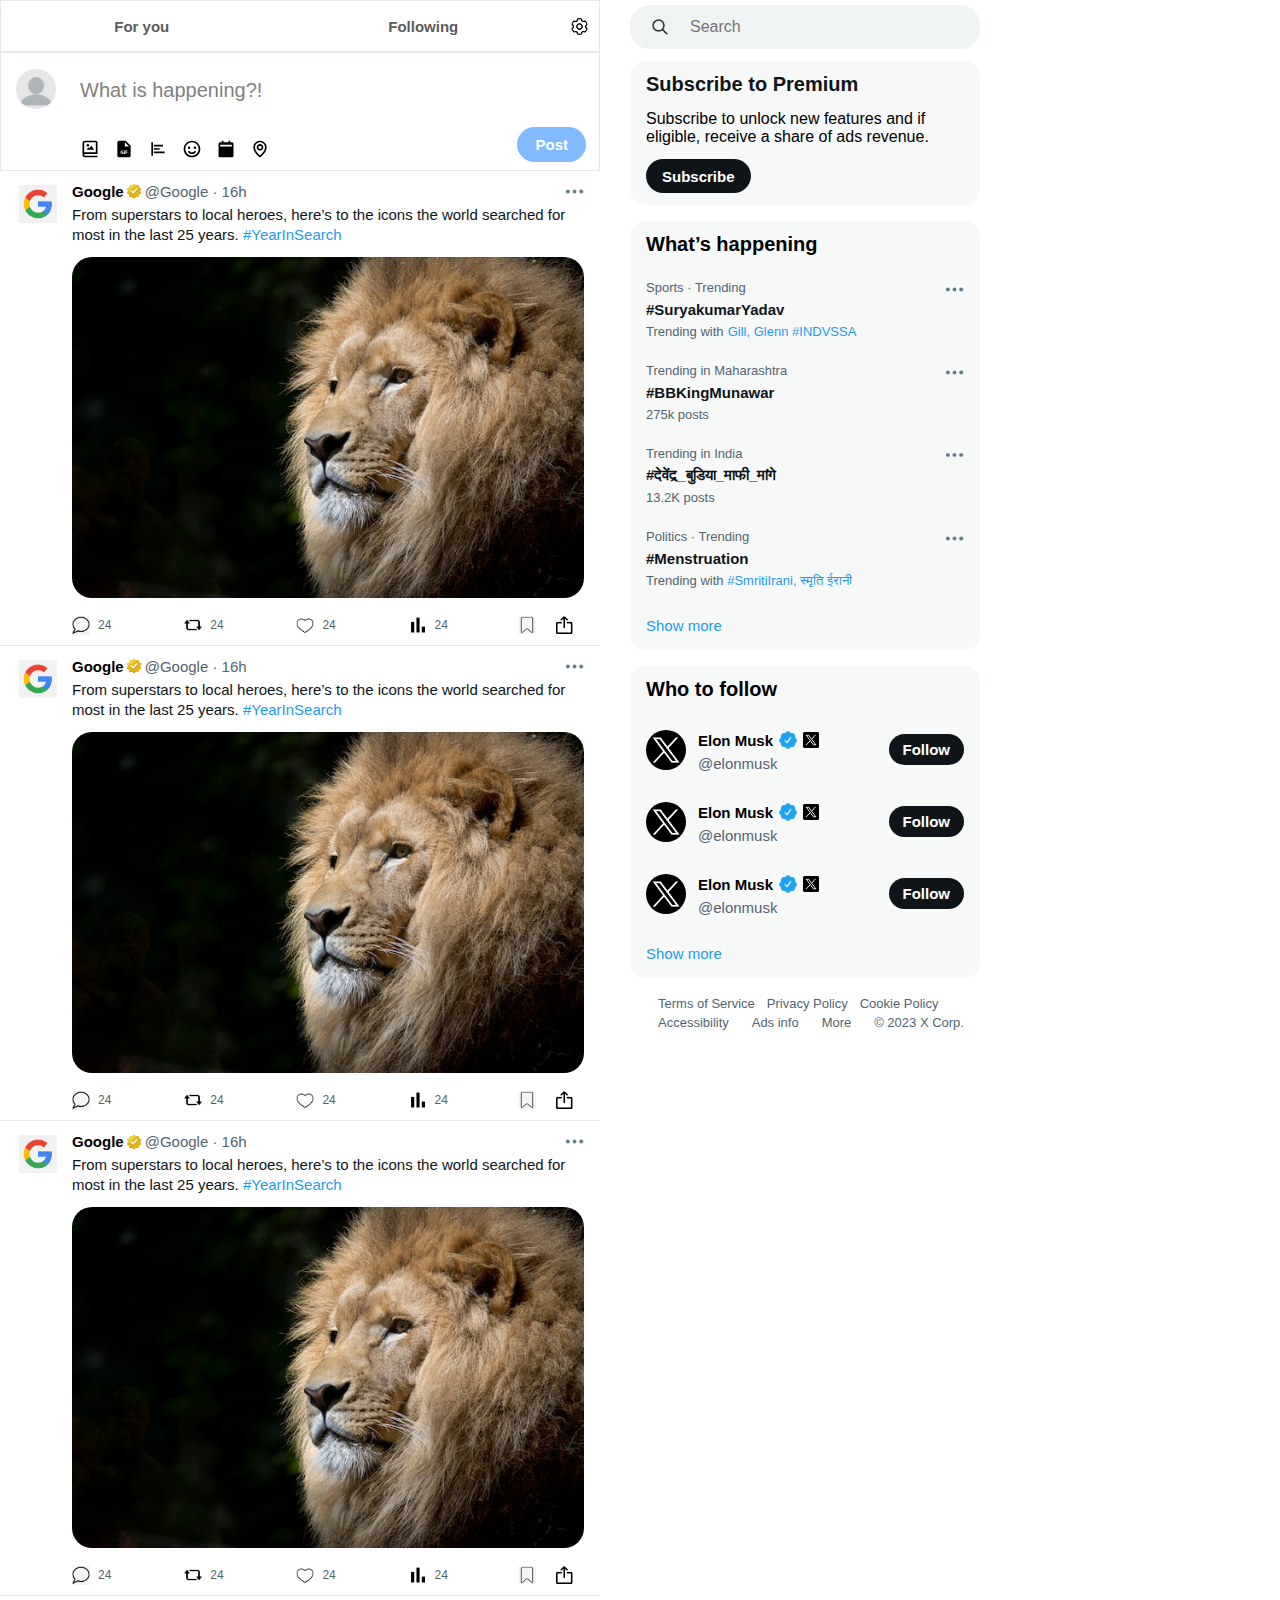
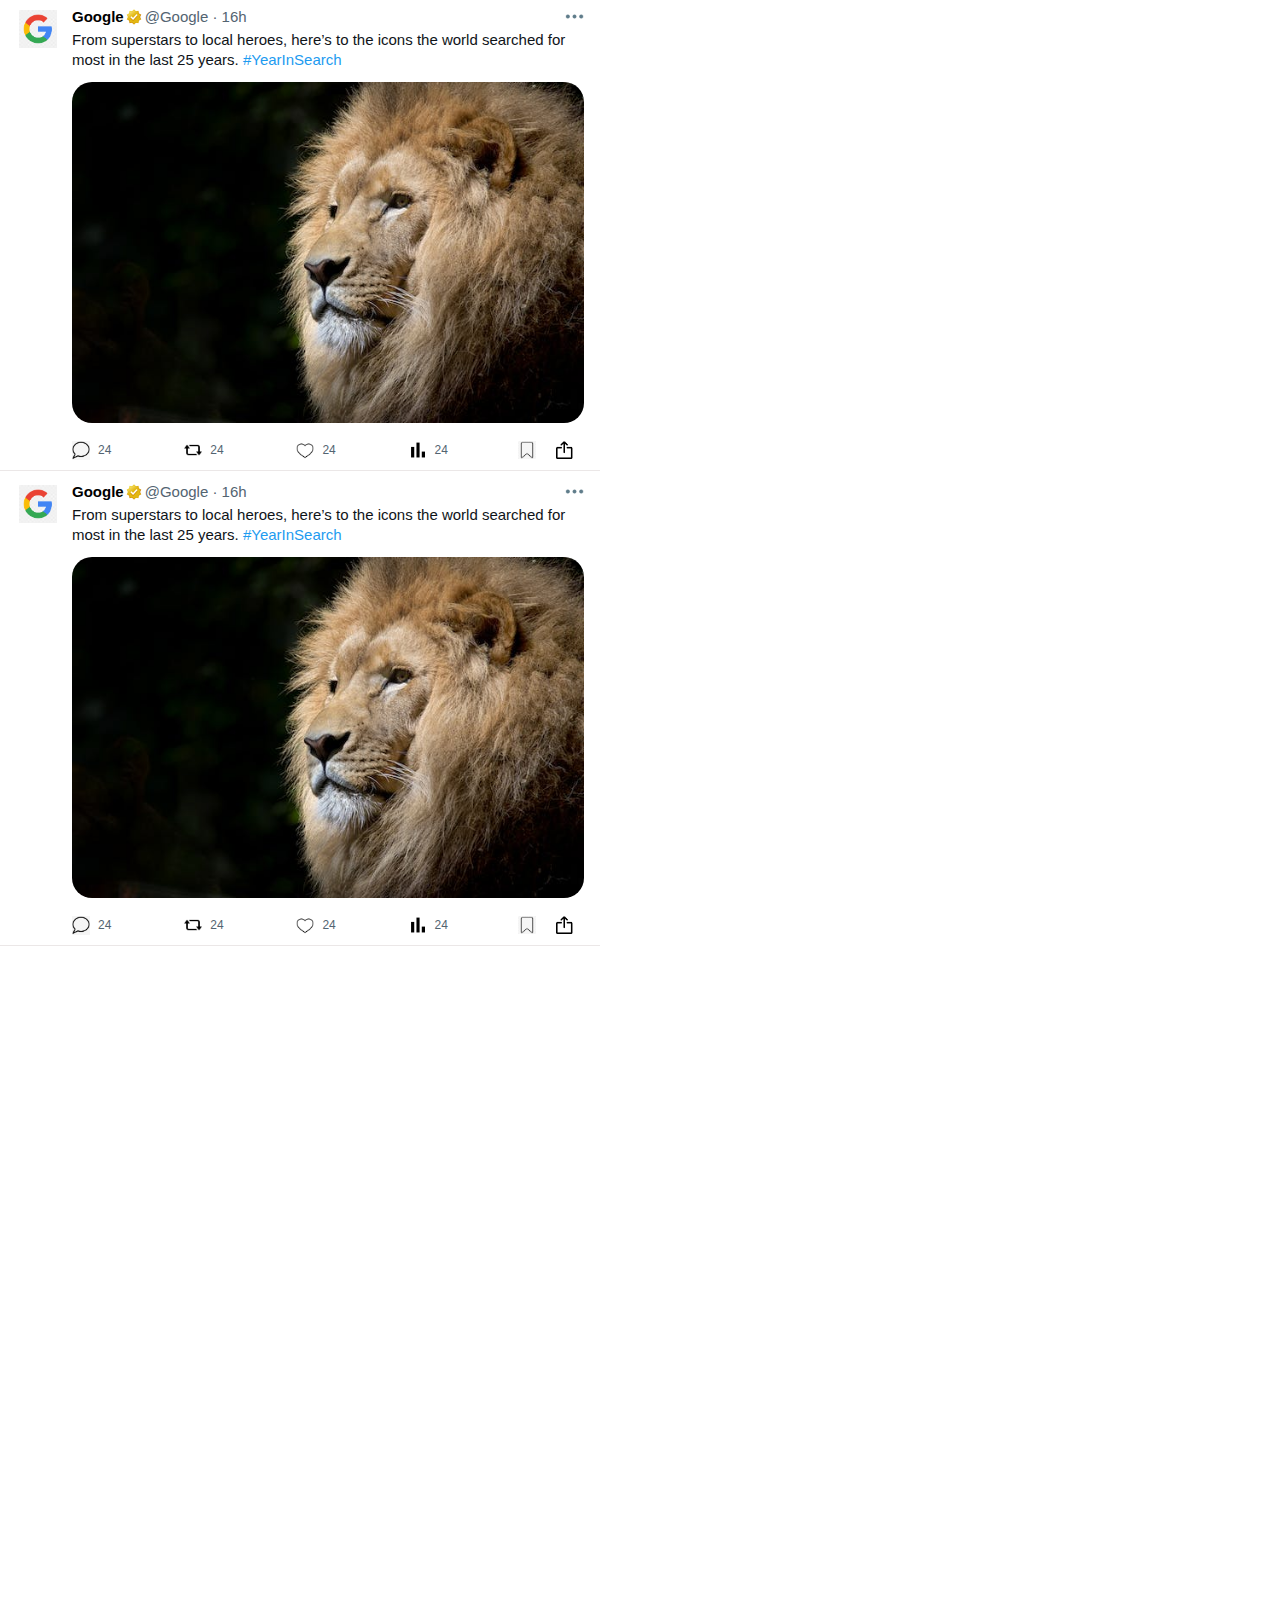
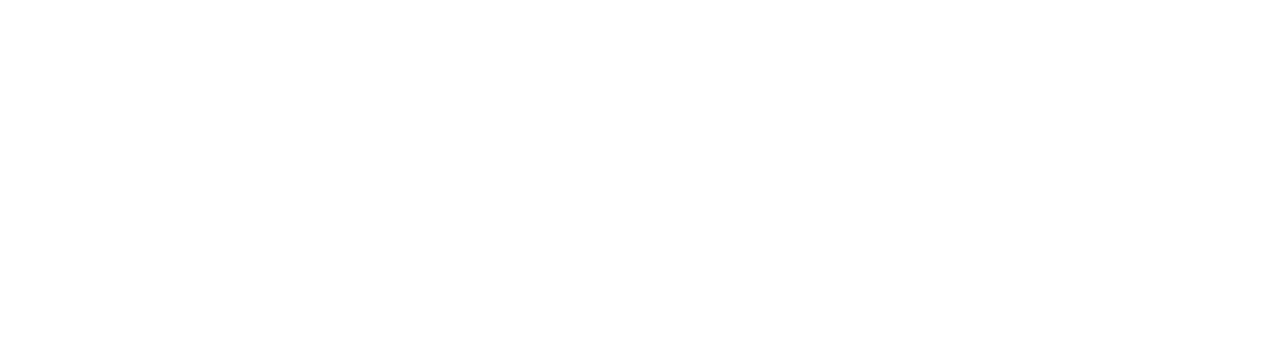
==== index.html @ db7d3681 "Version 1" ====
<!DOCTYPE html>
<html lang="en">

<head>
    <meta charset="UTF-8">
    <meta name="viewport" content="width=device-width, initial-scale=1.0">
    <title>Home / X</title>
    <link href='https://unpkg.com/boxicons@2.1.4/css/boxicons.min.css' rel='stylesheet'>
    <link rel="shortcut icon" href="/images/images.png" type="image/x-icon">
    <link rel="stylesheet" href="/styles/general.css">
    <link rel="stylesheet" href="/styles/sidebar-left.css">
    <link rel="stylesheet" href="/styles/sidebar-right.css">
    <link rel="stylesheet" href="/styles/header.css">
</head>

<body>
    <div class="main-flex">
        <div class="flex-1">
            <div class="header">
                <div class="for-you-btn">
                    <a href="#" class="links">
                        For you
                    </a>
                </div>

                <div class="following-btn">
                    <a href="#" class="links">
                        Following
                    </a>
                </div>

                <div class="setting-img-box">
                    <img src="/images/setting.png" alt="" class="setting-img">
                </div>
            </div>

            <div class="main-content">

                <div class="happening-box">
                    <div class="profile-pic-box">
                        <img src="/images/blank-profile-picture-973460_960_720.webp" alt="" class="profile-img">
                    </div>
                    <div class="happening-content">
                        <p class="question">What is happening?!</p>
                        <div class="small-logo-container">
                            <div class="logos">
                                <img src="/images/happening-logos/bx-photo-album.svg" alt="" class="logo-imgs">
                                <img src="/images/happening-logos/bxs-file-gif.svg" alt="" class="logo-imgs">
                                <img src="/images/happening-logos/bx-poll.svg" alt="" class="logo-imgs">
                                <img src="/images/happening-logos/bx-smile.svg" alt="" class="logo-imgs">
                                <img src="/images/happening-logos/bxs-calendar-alt.svg" alt="" class="logo-imgs">
                                <img src="/images/happening-logos/bx-map.svg" alt="" class="logo-imgs">
                            </div>

                            <div class="post-btn-container"><button class="post-btn">Post</button></div>
                        </div>
                    </div>
                </div>


                <div class="tweet">
                    <div class="tweets-big-box">
                        <div class="profile-img-2-box">
                            <a href="#" class="a-box-profile">
                                <img src="/images/transparent-google-img.png" alt="" class="profile-img-2">
                            </a>

                        </div>
                        <div class="all-about-tweets">
                            <div class="tweeter-name-box">
                                <div class="div-1">
                                    <span class="user-name">Google</span>
                                    <img src="/images/Twiiter-verified.png" alt="" class="verified-img">
                                    <span class="user-id">@Google &middot; 16h</span>
                                </div>
                                <div class="div-2">

                                </div>
                                <img src="/images/icons8-three-dots-48.png" alt="" class="three-dots-img">
                            </div>

                            <div class="tweet-written-content">
                                <span class="written-content">
                                    From superstars to local heroes, here’s to the icons the world searched for most in
                                    the last 25 years.
                                    <span class="hashtags">#YearInSearch</span>
                                </span>
                            </div>

                            <div class="tweet-img-box">
                                <img src="images/lion-wild-africa-african.jpg" alt="" class="tweet-img">
                            </div>

                            <div class="statistics-box">
                                <div class="all-logos">
                                    <div class="logo-box"><img src="images/statistics-logo/comment-img.png" alt=""
                                            class="statistics-img"><span class="statistics-numbers">24</span></div>
                                    <div class="logo-box"><img src="images/statistics-logo/icons8-retweet-24.png" alt=""
                                            class="statistics-img"><span class="statistics-numbers">24</span></div>
                                    <div class="logo-box"><img src="images/statistics-logo/icons8-heart-50.png" alt=""
                                            class="statistics-img"><span class="statistics-numbers">24</span></div>
                                    <div class="logo-box"><img src="images/statistics-logo/poll-1.png" alt=""
                                            class="statistics-img"><span class="statistics-numbers">24</span></div>
                                </div>
                                <img src="images/statistics-logo/bookmark-logo.png" alt="" class="end-images-1">
                                <img src="images/statistics-logo/share_icon_143700.png" alt="" class="end-images-2">

                            </div>
                        </div>

                    </div>
                </div>

                <div class="tweet">
                    <div class="tweets-big-box">
                        <div class="profile-img-2-box">
                            <a href="#" class="a-box-profile">
                                <img src="/images/transparent-google-img.png" alt="" class="profile-img-2">
                            </a>

                        </div>
                        <div class="all-about-tweets">
                            <div class="tweeter-name-box">
                                <div class="div-1">
                                    <span class="user-name">Google</span>
                                    <img src="/images/Twiiter-verified.png" alt="" class="verified-img">
                                    <span class="user-id">@Google &middot; 16h</span>
                                </div>
                                <div class="div-2">

                                </div>
                                <img src="/images/icons8-three-dots-48.png" alt="" class="three-dots-img">
                            </div>

                            <div class="tweet-written-content">
                                <span class="written-content">
                                    From superstars to local heroes, here’s to the icons the world searched for most in
                                    the last 25 years.
                                    <span class="hashtags">#YearInSearch</span>
                                </span>
                            </div>

                            <div class="tweet-img-box">
                                <img src="images/lion-wild-africa-african.jpg" alt="" class="tweet-img">
                            </div>

                            <div class="statistics-box">
                                <div class="all-logos">
                                    <div class="logo-box"><img src="images/statistics-logo/comment-img.png" alt=""
                                            class="statistics-img"><span class="statistics-numbers">24</span></div>
                                    <div class="logo-box"><img src="images/statistics-logo/icons8-retweet-24.png" alt=""
                                            class="statistics-img"><span class="statistics-numbers">24</span></div>
                                    <div class="logo-box"><img src="images/statistics-logo/icons8-heart-50.png" alt=""
                                            class="statistics-img"><span class="statistics-numbers">24</span></div>
                                    <div class="logo-box"><img src="images/statistics-logo/poll-1.png" alt=""
                                            class="statistics-img"><span class="statistics-numbers">24</span></div>
                                </div>
                                <img src="images/statistics-logo/bookmark-logo.png" alt="" class="end-images-1">
                                <img src="images/statistics-logo/share_icon_143700.png" alt="" class="end-images-2">

                            </div>
                        </div>

                    </div>
                </div>

                <div class="tweet">
                    <div class="tweets-big-box">
                        <div class="profile-img-2-box">
                            <a href="#" class="a-box-profile">
                                <img src="/images/transparent-google-img.png" alt="" class="profile-img-2">
                            </a>

                        </div>
                        <div class="all-about-tweets">
                            <div class="tweeter-name-box">
                                <div class="div-1">
                                    <span class="user-name">Google</span>
                                    <img src="/images/Twiiter-verified.png" alt="" class="verified-img">
                                    <span class="user-id">@Google &middot; 16h</span>
                                </div>
                                <div class="div-2">

                                </div>
                                <img src="/images/icons8-three-dots-48.png" alt="" class="three-dots-img">
                            </div>

                            <div class="tweet-written-content">
                                <span class="written-content">
                                    From superstars to local heroes, here’s to the icons the world searched for most in
                                    the last 25 years.
                                    <span class="hashtags">#YearInSearch</span>
                                </span>
                            </div>

                            <div class="tweet-img-box">
                                <img src="images/lion-wild-africa-african.jpg" alt="" class="tweet-img">
                            </div>

                            <div class="statistics-box">
                                <div class="all-logos">
                                    <div class="logo-box"><img src="images/statistics-logo/comment-img.png" alt=""
                                            class="statistics-img"><span class="statistics-numbers">24</span></div>
                                    <div class="logo-box"><img src="images/statistics-logo/icons8-retweet-24.png" alt=""
                                            class="statistics-img"><span class="statistics-numbers">24</span></div>
                                    <div class="logo-box"><img src="images/statistics-logo/icons8-heart-50.png" alt=""
                                            class="statistics-img"><span class="statistics-numbers">24</span></div>
                                    <div class="logo-box"><img src="images/statistics-logo/poll-1.png" alt=""
                                            class="statistics-img"><span class="statistics-numbers">24</span></div>
                                </div>
                                <img src="images/statistics-logo/bookmark-logo.png" alt="" class="end-images-1">
                                <img src="images/statistics-logo/share_icon_143700.png" alt="" class="end-images-2">

                            </div>
                        </div>

                    </div>
                </div>

                <div class="tweet">
                    <div class="tweets-big-box">
                        <div class="profile-img-2-box">
                            <a href="#" class="a-box-profile">
                                <img src="/images/transparent-google-img.png" alt="" class="profile-img-2">
                            </a>

                        </div>
                        <div class="all-about-tweets">
                            <div class="tweeter-name-box">
                                <div class="div-1">
                                    <span class="user-name">Google</span>
                                    <img src="/images/Twiiter-verified.png" alt="" class="verified-img">
                                    <span class="user-id">@Google &middot; 16h</span>
                                </div>
                                <div class="div-2">

                                </div>
                                <img src="/images/icons8-three-dots-48.png" alt="" class="three-dots-img">
                            </div>

                            <div class="tweet-written-content">
                                <span class="written-content">
                                    From superstars to local heroes, here’s to the icons the world searched for most in
                                    the last 25 years.
                                    <span class="hashtags">#YearInSearch</span>
                                </span>
                            </div>

                            <div class="tweet-img-box">
                                <img src="images/lion-wild-africa-african.jpg" alt="" class="tweet-img">
                            </div>

                            <div class="statistics-box">
                                <div class="all-logos">
                                    <div class="logo-box"><img src="images/statistics-logo/comment-img.png" alt=""
                                            class="statistics-img"><span class="statistics-numbers">24</span></div>
                                    <div class="logo-box"><img src="images/statistics-logo/icons8-retweet-24.png" alt=""
                                            class="statistics-img"><span class="statistics-numbers">24</span></div>
                                    <div class="logo-box"><img src="images/statistics-logo/icons8-heart-50.png" alt=""
                                            class="statistics-img"><span class="statistics-numbers">24</span></div>
                                    <div class="logo-box"><img src="images/statistics-logo/poll-1.png" alt=""
                                            class="statistics-img"><span class="statistics-numbers">24</span></div>
                                </div>
                                <img src="images/statistics-logo/bookmark-logo.png" alt="" class="end-images-1">
                                <img src="images/statistics-logo/share_icon_143700.png" alt="" class="end-images-2">

                            </div>
                        </div>

                    </div>
                </div>

                <div class="tweet">
                    <div class="tweets-big-box">
                        <div class="profile-img-2-box">
                            <a href="#" class="a-box-profile">
                                <img src="/images/transparent-google-img.png" alt="" class="profile-img-2">
                            </a>

                        </div>
                        <div class="all-about-tweets">
                            <div class="tweeter-name-box">
                                <div class="div-1">
                                    <span class="user-name">Google</span>
                                    <img src="/images/Twiiter-verified.png" alt="" class="verified-img">
                                    <span class="user-id">@Google &middot; 16h</span>
                                </div>
                                <div class="div-2">

                                </div>
                                <img src="/images/icons8-three-dots-48.png" alt="" class="three-dots-img">
                            </div>

                            <div class="tweet-written-content">
                                <span class="written-content">
                                    From superstars to local heroes, here’s to the icons the world searched for most in
                                    the last 25 years.
                                    <span class="hashtags">#YearInSearch</span>
                                </span>
                            </div>

                            <div class="tweet-img-box">
                                <img src="images/lion-wild-africa-african.jpg" alt="" class="tweet-img">
                            </div>

                            <div class="statistics-box">
                                <div class="all-logos">
                                    <div class="logo-box"><img src="images/statistics-logo/comment-img.png" alt=""
                                            class="statistics-img"><span class="statistics-numbers">24</span></div>
                                    <div class="logo-box"><img src="images/statistics-logo/icons8-retweet-24.png" alt=""
                                            class="statistics-img"><span class="statistics-numbers">24</span></div>
                                    <div class="logo-box"><img src="images/statistics-logo/icons8-heart-50.png" alt=""
                                            class="statistics-img"><span class="statistics-numbers">24</span></div>
                                    <div class="logo-box"><img src="images/statistics-logo/poll-1.png" alt=""
                                            class="statistics-img"><span class="statistics-numbers">24</span></div>
                                </div>
                                <img src="images/statistics-logo/bookmark-logo.png" alt="" class="end-images-1">
                                <img src="images/statistics-logo/share_icon_143700.png" alt="" class="end-images-2">

                            </div>
                        </div>

                    </div>
                </div>


            </div>


        </div>
        <div class="flex-2">

            <div class="flex-2-1">
                <div class="search-bar-ultra-box">
                    <div class="search-bar-box">
                        <div class="search-icon-box">
                            <img src="/images/icons8-search-48.png" alt="" class="search-icon-img">
                        </div>

                        <input type="text" placeholder="Search" class="search-bar">
                    </div>
                </div>

                <div class="premium-box-full">
                    <div class="subscribe-premium-box">
                        <span class="subscribe-premium-content">Subscribe to Premium</span>
                    </div>
                    <div class="some-content-box">
                        <span class="some-content">Subscribe to unlock new features and if eligible, receive a share of
                            ads revenue.</span>
                    </div>
                    <div class="subscribe-btn-box">
                        <button class="subscribe-btn">
                            Subscribe
                        </button>
                    </div>

                </div>

                <div class="whats-happening-full-box">
                    <div class="whats-box">
                        <span class="whats-txt">
                            What’s happening</span>
                    </div>

                    <div class="trending-box">
                        <div class="where-trending-box">
                            <span class="topic">Sports · Trending</span>
                            <div class="empty-space"> </div>
                            <img src="images/icons8-three-dots-48.png" alt="" class="three-dots">
                        </div>
                        <div class="hashtag-box"><span class="hashtag-trending ">#SuryakumarYadav</span></div>

                        <div class="trending-with-box"><span class=" gray-color-txt">Trending with</span> <span
                                class="blue-colored-txt">Gill, Glenn #INDVSSA</span></div>


                    </div>

                    <div class="trending-box">
                        <div class="where-trending-box">
                            <span class="topic">Trending in Maharashtra</span>
                            <div class="empty-space"> </div>
                            <img src="images/icons8-three-dots-48.png" alt="" class="three-dots">
                        </div>
                        <div class="hashtag-box"><span class="hashtag-trending ">#BBKingMunawar</span></div>

                        <div class="trending-with-box"><span class=" gray-color-txt">275k posts</span> <span
                                class="blue-colored-txt"></span></div>


                    </div>

                    <div class="trending-box">
                        <div class="where-trending-box">
                            <span class="topic">Trending in India</span>
                            <div class="empty-space"> </div>
                            <img src="images/icons8-three-dots-48.png" alt="" class="three-dots">
                        </div>
                        <div class="hashtag-box"><span class="hashtag-trending ">#देवेंद्र_बुडिया_माफी_मांगे</span>
                        </div>

                        <div class="trending-with-box"><span class=" gray-color-txt">13.2K posts</span> <span
                                class="blue-colored-txt"></span></div>


                    </div>

                    <div class="trending-box">
                        <div class="where-trending-box">
                            <span class="topic">Politics · Trending</span>
                            <div class="empty-space"> </div>
                            <img src="images/icons8-three-dots-48.png" alt="" class="three-dots">
                        </div>
                        <div class="hashtag-box"><span class="hashtag-trending ">#Menstruation</span></div>

                        <div class="trending-with-box"><span class=" gray-color-txt">Trending with </span> <span
                                class="blue-colored-txt">#SmritiIrani, स्मृति ईरानी</span></div>


                    </div>

                    <div class="show-more-box"><span class="show-more-txt">Show more</span></div>



                </div>

                <div class="who-to-follow-fullbox">
                    <div class="who-to-follow-smallbox"><span class="who-to-follow-txt">Who to follow</span></div>
                    <div class="list-main-box">
                        <div class="round-img-box">
                            <img src="images/x-logo.webp" alt="" class="round-img">
                        </div>

                        <div class="name-big-box">
                            <div class="name-box">
                                <div class="name-container">
                                    <span class="names">Elon Musk</span>
                                    <img src="/images/Twitter-Verified.png" alt="" class="verified-blue-img">
                                    <img src="/images/x-logo.webp" alt="" class="twitter-img">
                                </div>
                                <div class="twitter-name-box"><span class="twitter-name">@elonmusk</span></div>
                            </div>

                        </div>

                        <div class="empty-space"></div>
                        <div class="follow-btn-box">
                            <button class="follow-btn">Follow</button>
                        </div>
                    </div>

                    <div class="list-main-box">
                        <div class="round-img-box">
                            <img src="images/x-logo.webp" alt="" class="round-img">
                        </div>

                        <div class="name-big-box">
                            <div class="name-box">
                                <div class="name-container">
                                    <span class="names">Elon Musk</span>
                                    <img src="/images/Twitter-Verified.png" alt="" class="verified-blue-img">
                                    <img src="/images/x-logo.webp" alt="" class="twitter-img">
                                </div>
                                <div class="twitter-name-box"><span class="twitter-name">@elonmusk</span></div>
                            </div>

                        </div>

                        <div class="empty-space"></div>
                        <div class="follow-btn-box">
                            <button class="follow-btn">Follow</button>
                        </div>
                    </div>

                    <div class="list-main-box">
                        <div class="round-img-box">
                            <img src="images/x-logo.webp" alt="" class="round-img">
                        </div>

                        <div class="name-big-box">
                            <div class="name-box">
                                <div class="name-container">
                                    <span class="names">Elon Musk</span>
                                    <img src="/images/Twitter-Verified.png" alt="" class="verified-blue-img">
                                    <img src="/images/x-logo.webp" alt="" class="twitter-img">
                                </div>
                                <div class="twitter-name-box"><span class="twitter-name">@elonmusk</span></div>
                            </div>

                        </div>

                        <div class="empty-space"></div>
                        <div class="follow-btn-box">
                            <button class="follow-btn">Follow</button>
                        </div>
                    </div>

                    <div class="show-more-box"><span class="show-more-txt">Show more</span></div>
                </div>

                <div class="side-bar-right-end-box">
                    <div class="div-1-1">
                        <span class="footers">Terms of Service</span>
                        <span class="footers">Privacy Policy</span>
                        <span class="footers">Cookie Policy</span>
                        <div class="empty-space"> </div>
                    </div>
                    <div class="div-1-2">
                        <span class="footers">Accessibility</span>
                        <span class="footers"> Ads info</span>
                        <span class="footers">More</span>
                        <span class="footers">© 2023 X Corp.</span>

                    </div>
                </div>

            </div>
            <div class="flex-2-2">

            </div>





        </div>
    </div>









</body>

</html>
---- styles/general.css ----
*{
    margin:0px;
    padding:0px;
    font-family:sans-serif;
    font-size: 15px;
}
body{
    padding-bottom: 1000px;
}
.main-flex{
    display: flex;
    flex-direction: row;
    max-width: 1050px;
}
.flex-1{
    display: flex;
    flex-direction: column;
    max-width: 600px;
    
}
.flex-2{
    display: flex;
    flex-direction: column;
    max-width: 350px;
    flex:1;
    margin-left: 30px;
}
.flex-2-1{
    display: flex;
    flex-direction: column;
}
.flex-2-2{
    display: flex;
    flex:1;
}
.search-bar-box{
    display: flex;
    flex:1;
    align-items: center;
    background-color: #eff3f4;
    border-radius: 20px;
}
.search-bar-ultra-box{
    display: flex;
    justify-content: center;
    height: 53px;
    flex:1;
    margin-bottom: 12px;
    padding-top: 5px;
}
.search-icon-box{
    display: flex;
    justify-content: center;
    align-items: center;
    
    
}
.search-icon-img{
   height:20px;
   margin-left: 20px;
   margin-right: 20px;
}
.search-bar{
    display: flex;
    flex:1;
    background-color: #eff3f4;
    font-size: 16px;
    justify-content: center;
    height: 44px;
    border: none;
    border-radius: 20px;
}
.premium-box-full{
    display: flex;
    flex-direction: column;
    justify-content: space-between;
    height: 120px;
    padding: 12px 16px;
    background-color: #f7f9f9;
    border-radius: 15px;
    margin-bottom: 16px;
}
.subscribe-premium-content{
    font-size: 20px;
    color:#0f1419;
    font-weight: 700;
}
.some-content{
    font-size: 16px;
    font-weight: 300;
}
.subscribe-btn{
    background-color: #0f1419;
    color:white;
    font-weight: 700;
    padding: 9px 16px 8px 16px;
    border: none;
    border-radius:20px;

}
.whats-happening-full-box{
    display: flex;
    flex-direction: column;
    background-color: #f7f9f9;
    border-radius: 15px;
    margin-bottom: 16px;

}
.whats-box{
    display: flex;
    justify-content: start;
    padding: 12px 16px;
}
.whats-txt{
    font-size: 20px;
    font-weight: 700;

}
.trending-box{
    display:flex;
    flex-direction: column;
    padding: 12px 16px;

}
.where-trending-box{
    display: flex;
    flex-direction: row;
}
.empty-space{
    flex:1;
}
.hashtag-box{
    margin-top: 2px;
}
.gray-color-txt{
    color:#536471;
    font-size: 13px;
}
.blue-colored-txt{
    color:#1d9bf0;
    font-size: 13px;
}
.hashtag-trending{
    color:#0f1419;
    font-weight: 700;
}
.topic{
    font-size: 13px;
    color:#536471;
}
.three-dots{
    width:18.75px;
}
.trending-with-box{
    margin-top:4px;
}
.show-more-txt{
    color:#1D9BF0;

}
.show-more-box{
    padding: 16px;
}
.who-to-follow-fullbox{
    display: flex;
    flex-direction: column;
    background-color: #f7f9f9;
    border-radius: 15px;
    margin-bottom: 16px;

}
.who-to-follow-smallbox{
    display: flex;
    padding: 12px 16px;
}
.who-to-follow-txt{
    font-size: 20px;
    font-weight: 700;
}
.list-main-box{
    display: flex;
    flex-direction: row;
    padding: 12px 16px;

}
.round-img-box{
    padding-right: 12px;
    padding-top: 5px;
}
.round-img{
    width:40px;
    border-radius: 50%;
}
.name-big-box{
    display: flex;
    flex-direction: row;

}
.name-box{
    display:flex;
    flex-direction: column;
}
.follow-btn-box{
    display:flex;
    justify-content: center;
    align-items: center;
}
.follow-btn{
    color:white;
    font-weight: 700;
    background-color: #0f1419;
    border: none;
    padding:7px 14px;
    border-radius: 20px;
}
.name-container{
    display:flex;
    flex-direction: row;
    justify-content: center;
    align-items:center;

}
.names{
    font-weight: 700;
}
.twitter-img{
    height: 16px;
}
.verified-blue-img{
    width:30px;
}
.twitter-name-box{
    display:flex;

}
.twitter-name{
    color: #536471;
}
.side-bar-right-end-box{
    display: flex;
    flex-direction: column;
    padding: 0px 16px;

}
.div-1-1{
    display: flex;
    flex-direction: row;
}
.div-1-2{
    display: flex;
    flex-direction: row;
    justify-content: space-between;
}
.footers{
    display: flex;
    flex-direction: row;
    padding-left: 12px;
    margin:2px 0px;
    font-size: 13px;
    color:#536471;
}
.main-content{
    display:flex;
    flex-direction: column;

}
.happening-box{
    display: flex;
    flex-direction: row;
    border: 1px solid rgb(235, 231, 231);
}
.profile-pic-box{
    width:64px;
    padding-top:16px;
    padding-left: 15px;
}
.profile-img{
    width:40px;
    border-radius: 50%;
}
.happening-content{
    flex:1;

}
.question{
    font-size: 20px;
    color:gray;
    margin-top:26px;
}
.small-logo-container{
    display:flex;
    flex-direction: row;
    justify-content: end;
    margin-top: 25px;
}
.post-btn{
    background-color: rgb(129, 186, 255);
    padding:9px 18px 9px 18px;
    border-radius: 20px;
    border:none;
    font-weight: 700;
    color:white;
    margin: 0px 13px 8px 0px;
}
.logos{
    display: flex;
    flex:1;
    align-items: center;
    justify-content:start;

}

.logo-imgs{
    height: 20px;
    margin-right: 14px;
}
.tweet{
    padding:11px 16px 1px 16px;
    border-bottom: 1px solid rgb(235, 231, 231);
}
.tweets-big-box{
    display: flex;
    flex-direction: row;
}
.profile-img-2-box{
    display: flex;
    flex-direction: column;
    margin-right: 12px;
    background-color: white;
}
.profile-img-2{
    width: 38px;
}
.all-about-tweets{
    display: flex;
    flex:1;
    flex-direction: column;
    
}
.a-box-profile{
    display: flex;
    justify-content: center;
    align-items: center;
    width:44px;
    height: 44px;
    background-color: white;
}
.tweeter-name-box{
    display: flex;
    flex-direction: row;
    align-items: center;
}
.div-1{
    display:flex;
    align-items: center;
}
.verified-img{
    width:16px;
    margin-left:2px;
}
.user-name{
    color:black;
    font-weight: 700;
    cursor: pointer;
}
.user-name:hover{
    text-decoration: underline;
}
.user-id{
    margin-left:3px;
    color:#536471;
}
.div-2{
    flex:1;
}
.three-dots-img{
    height: 18.75px;
    
}
.tweet-written-content{
    display: flex;
    padding-top: 4px;
}
.written-content{
    color:#0f1419;
    text-align: inherit;
    line-height: 20px;
}
.hashtags{
    color:#1D9BF0
}
.tweet-img-box{
    display: flex;
    justify-content: center;
    padding-top: 12px;
}
.tweet-img{
    width:100%;
    height:100%;
    border-radius:20px;
}
.statistics-box{
    display:flex;
    flex-direction: row;
    margin-top: 8px;

}
.all-logos{
    display: flex;
    flex-direction: row;
    flex:1;
    justify-content: space-between;
    align-items: center;
}
.logo-box{
    display: flex;
    justify-content: center;
    align-items: center;
}
.end-images-1{
    height:18px;
    padding: 10px;
    margin-left: 60px;
}
.end-images-2{
    height:18px;
    padding: 10px;
}
.statistics-img{
    width:18px;
    padding-right: 8px;
}
.statistics-numbers{
    font-size: 12px;
   
    color: #536471;
}
---- styles/sidebar-left.css ----
.sidebar-left{
    display: flex;
    position: fixed;
    top:0;
    bottom: 0;
    left: 0;
    width:400px;
    border:1px solid black;
    background-color: lightblue;
}
---- styles/sidebar-right.css ----
.sidebar-right{
    position: fixed;
    top:0px;
    right:100px;
    bottom:0px;
    width:420px;
    border: 1px solid black;
    background-color: pink;
    
}
---- styles/header.css ----
.header{
    display: flex;
    flex-direction: row;
    border: 1px solid rgb(235, 231, 231);
    height: 50px;
    align-items: center;
    background-color: white;

}
.header-left{
    display: flex;
    flex-direction: row;
    justify-content: space-between;
}
.setting-img-box{
    display: flex;
    width:30px;
    justify-content: center;
    align-items: center;
    margin-right: 5px;
}
.setting-img{
    height: 17px;
    cursor: pointer;
    
    padding: 6px;
    border-radius: 50%;
    transition: all 0.15s;
}
.setting-img:hover{
    background-color:  rgb(238, 235, 235);
}

.for-you-btn{
    display: flex;
    justify-content: center;
    align-items: center;
    flex: 1;
    height: 100%;
    cursor: pointer;
    transition: all 0.15s;
}
.following-btn{
    display: flex;
    justify-content: center;
    align-items: center;
    flex: 1;
    height: 100%;
    cursor: pointer;
    transition: all 0.15s;
}
.following-btn:hover{
    background-color: rgb(238, 235, 235); 
}
.for-you-btn:hover{
    background-color: rgb(238, 235, 235);
}
.links{
    text-decoration: none;
    color: rgb(93, 92, 92);
    font-weight:700;
}
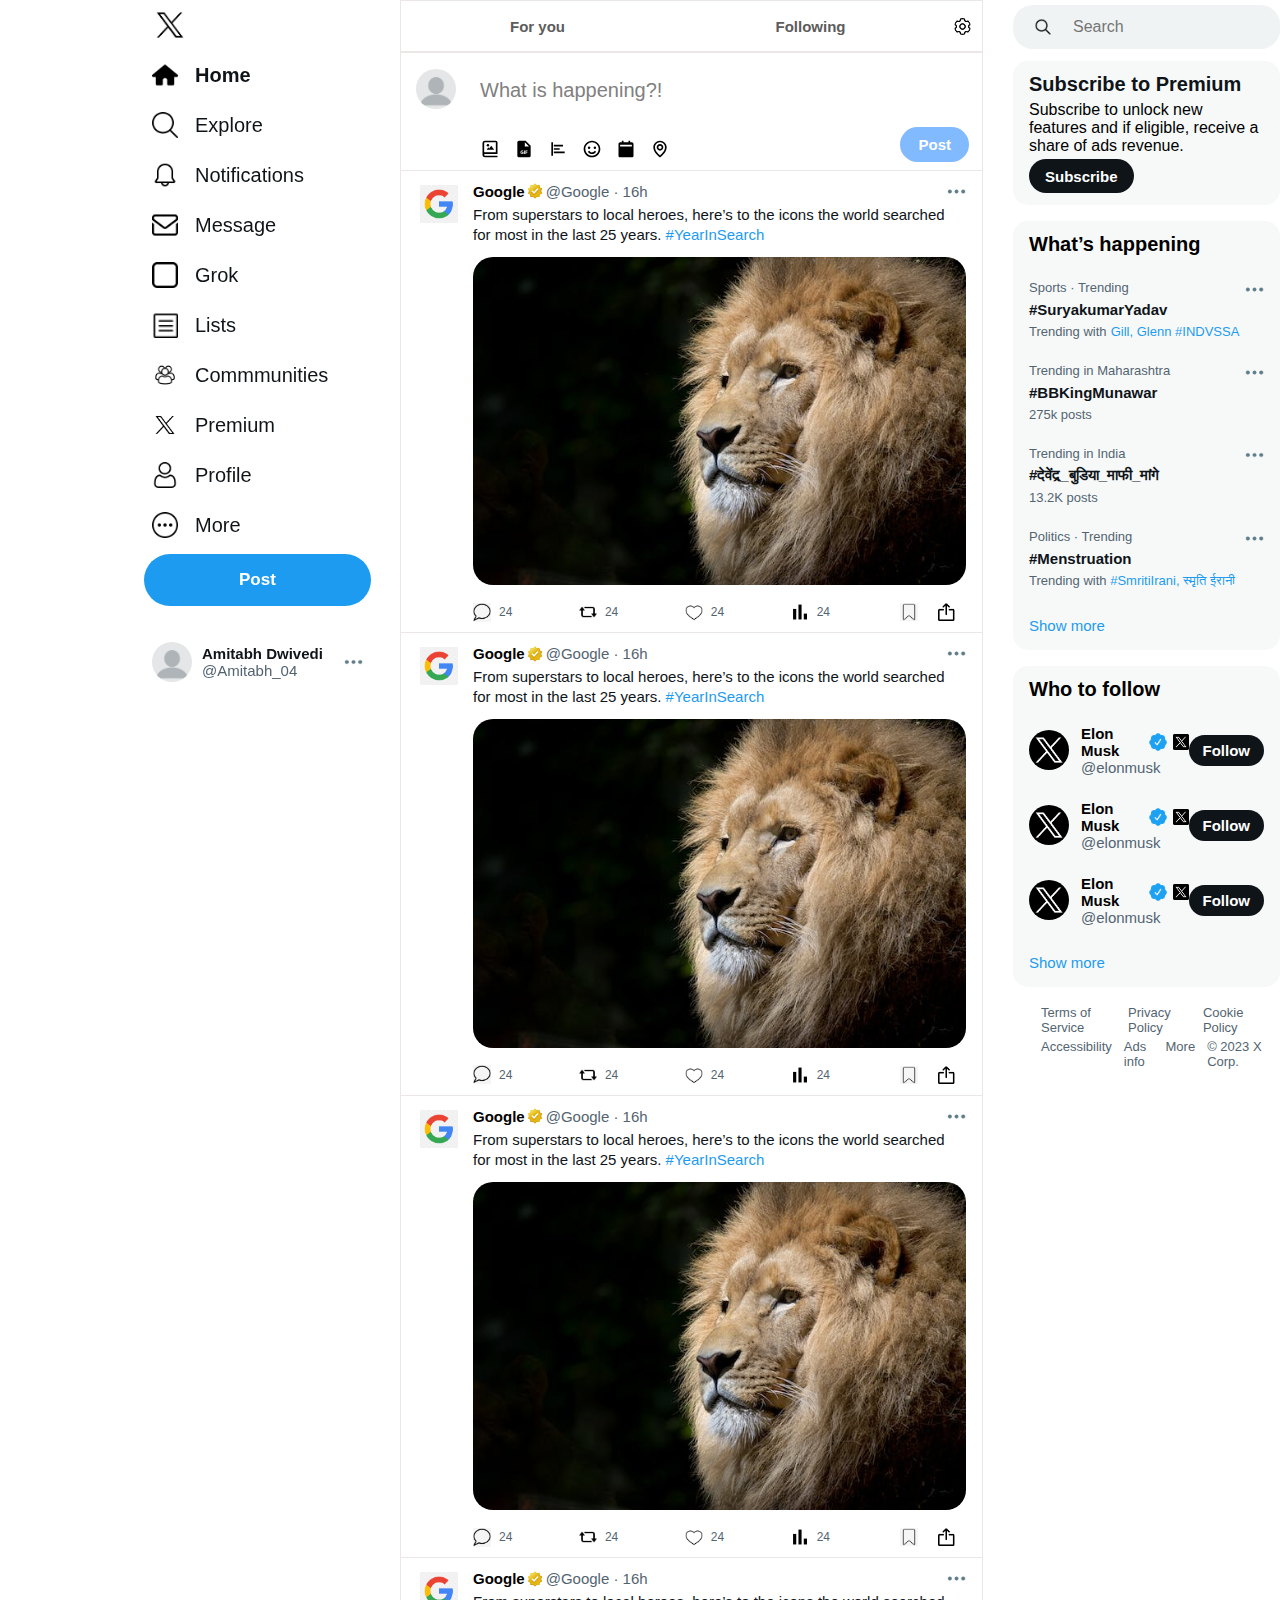
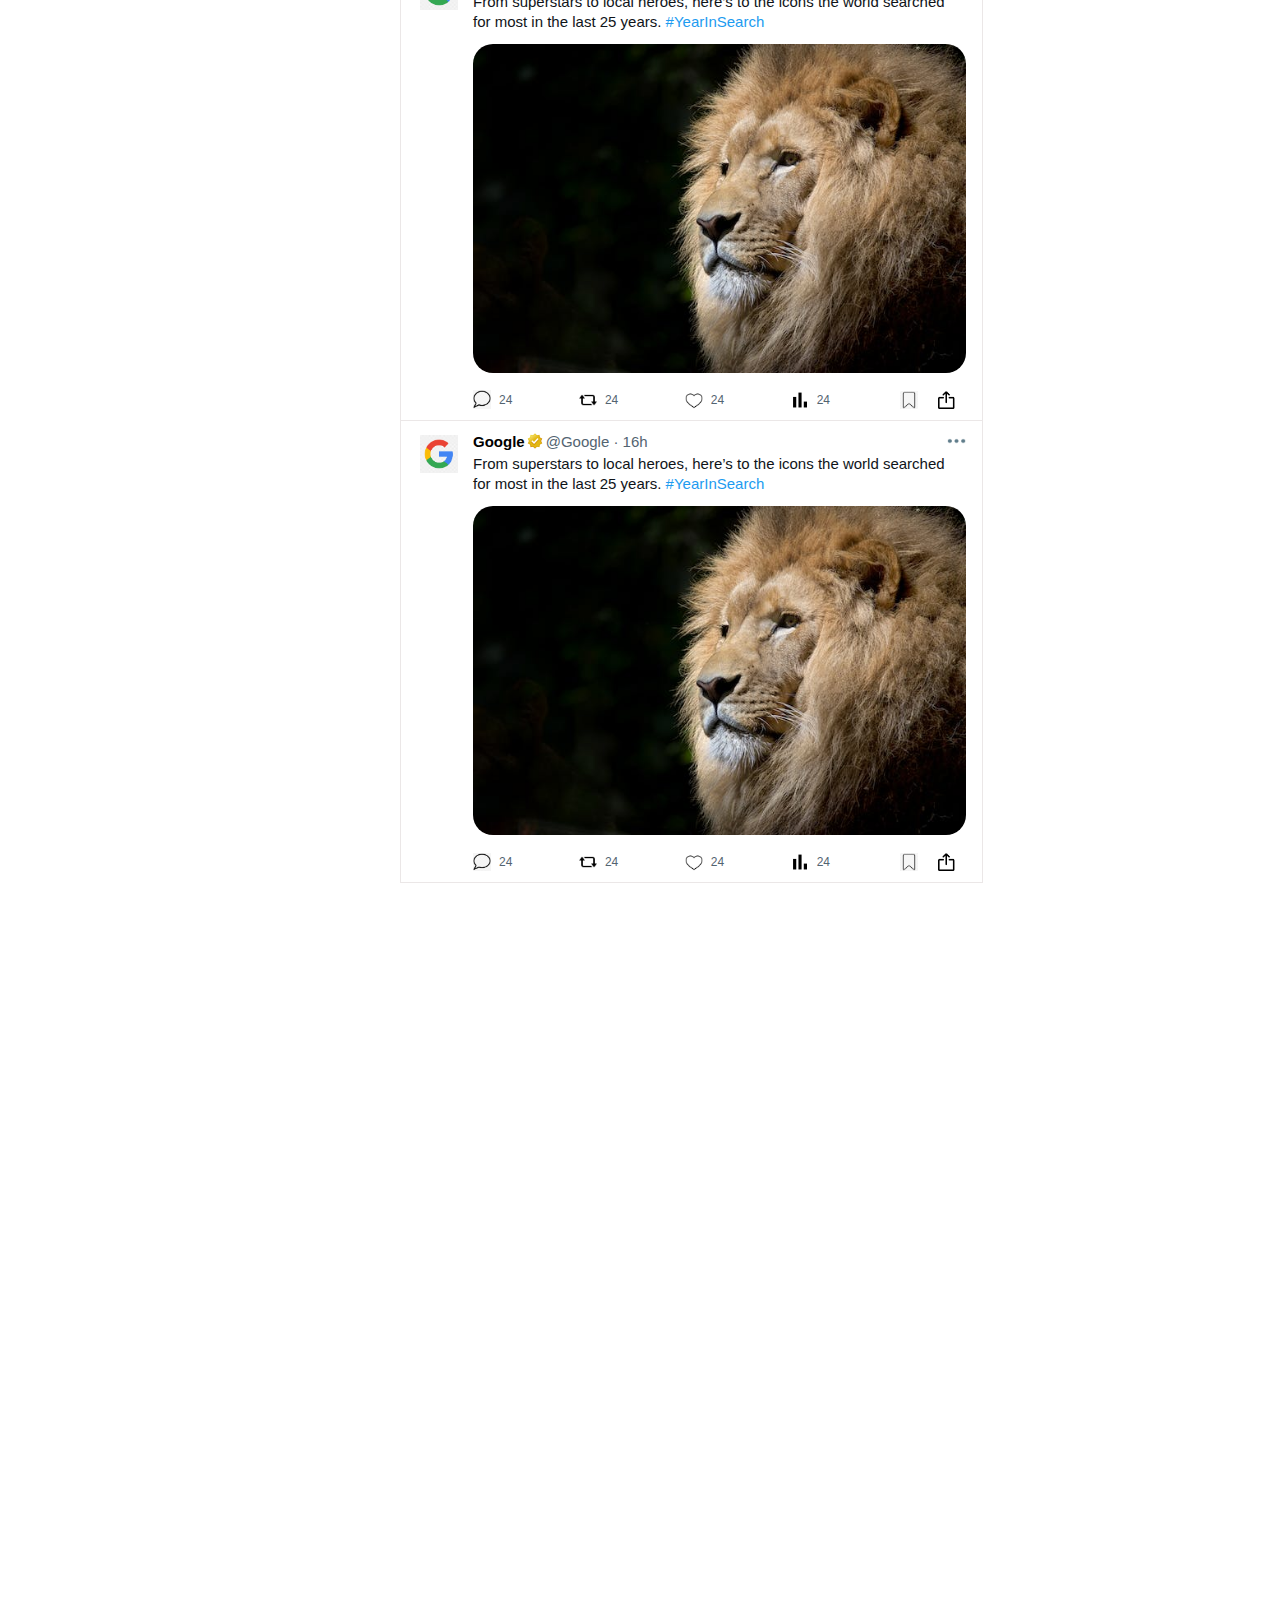
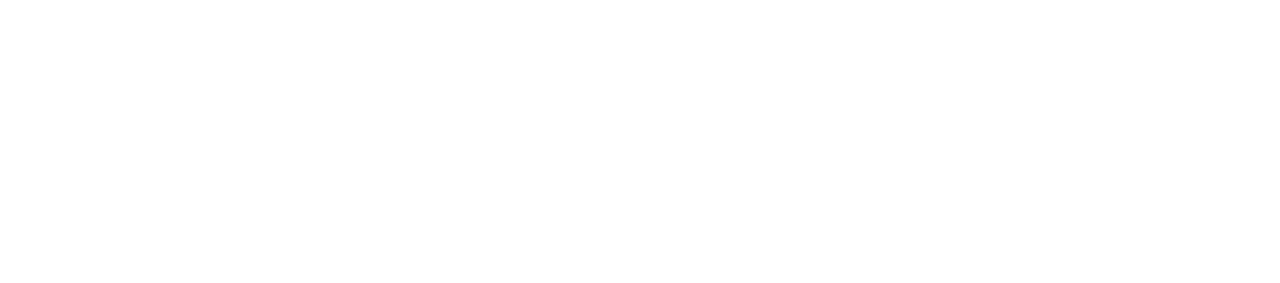
==== commit c3d2c38d: "Version 1.1" ====
--- a/index.html
+++ b/index.html
@@ -14,6 +14,121 @@
 </head>
 
 <body>
+    <div class="sidebar-main">
+
+        <div class="empty-space">
+            
+        </div>
+
+        <div class="main-sidebar">
+            <div class="empty-space">
+    
+            </div>
+    
+            <div class="sidebar-left">
+                <div class="x-img-box">
+                    <div class="img-og-box">
+                        <img src="/images/x-image.avif" alt="" class="x-img">
+                    </div>
+                    
+                </div>
+    
+                <div class="all-btn-box">
+                    <a href="#" class="btn-link">
+                        <div class="btn-box">
+                            <img src="/images/side-bar-icons/home_44428.png" alt="" class="btn-img">
+                            <span class="btn-name" style="font-weight: 700;">Home</span>
+                        </div>
+                    </a>
+    
+                    <a href="#" class="btn-link">
+                        <div class="btn-box">
+                            <img src="/images/side-bar-icons/search-interface-symbol_54481.png" alt="" class="btn-img">
+                            <span class="btn-name">Explore</span>
+                        </div>
+                    </a>
+    
+                    <a href="#" class="btn-link">
+                        <div class="btn-box">
+                            <img src="/images/side-bar-icons/bell_2529521.png" alt="" class="btn-img">
+                            <span class="btn-name">Notifications</span>
+                        </div>
+                    </a>
+    
+                    <a href="#" class="btn-link">
+                        <div class="btn-box">
+                            <img src="/images/side-bar-icons/mail-inbox-app.png" alt="" class="btn-img">
+                            <span class="btn-name">Message</span>
+                        </div>
+                    </a>
+    
+                    <a href="#" class="btn-link">
+                        <div class="btn-box">
+                            <img src="/images/side-bar-icons/check-box-empty.png" alt="" class="btn-img">
+                            <span class="btn-name">Grok</span>
+                        </div>
+                    </a>
+    
+                    <a href="#" class="btn-link">
+                        <div class="btn-box">
+                            <img src="/images/side-bar-icons/list.png" alt="" class="btn-img">
+                            <span class="btn-name">Lists</span>
+                        </div>
+                    </a>
+    
+                    <a href="#" class="btn-link">
+                        <div class="btn-box">
+                            <img src="/images/side-bar-icons/team.png" alt="" class="btn-img">
+                            <span class="btn-name">Commmunities</span>
+                        </div>
+                    </a>
+    
+                    <a href="#" class="btn-link">
+                        <div class="btn-box">
+                            <img src="/images/x-image.avif" alt="" class="btn-img">
+                            <span class="btn-name">Premium</span>
+                        </div>
+                    </a>
+    
+                    <a href="#" class="btn-link">
+                        <div class="btn-box">
+                            <img src="/images/side-bar-icons/user.png" class="btn-img">
+                            <span class="btn-name">Profile</span>
+                        </div>
+                    </a>
+    
+                    <a href="#" class="btn-link">
+                        <div class="btn-box">
+                            <img src="/images/side-bar-icons/more.png" alt="" class="btn-img">
+                            <span class="btn-name">More</span>
+                        </div>
+                    </a>
+                </div>
+    
+                <div class="post-btn-big-box">
+                    <button class="post-btn-main">
+                        Post
+                    </button>
+                </div>
+    
+                <div class="profile-main-box">
+                    <img src="images/blank-profile-picture-973460_960_720.webp" alt="" class="profile-img" style="height: 40px;">
+                    <div class="profile-name">
+                        <p class="naming">Amitabh Dwivedi</p>
+                        <span class="prf-naming"> @Amitabh_04 </span>
+                    </div>
+                    <div class="empty-space"> </div>
+                    <img src="images/icons8-three-dots-48.png" alt="" class="three-dots-img" >
+                </div>
+            </div>
+
+
+
+    </div>
+   
+
+        
+    </div>
     <div class="main-flex">
         <div class="flex-1">
             <div class="header">
--- a/styles/general.css
+++ b/styles/general.css
@@ -6,6 +6,7 @@
 }
 body{
     padding-bottom: 1000px;
+    padding-left:400px;
 }
 .main-flex{
     display: flex;
@@ -24,6 +25,7 @@
     max-width: 350px;
     flex:1;
     margin-left: 30px;
+    
 }
 .flex-2-1{
     display: flex;
@@ -317,6 +319,8 @@
 .tweet{
     padding:11px 16px 1px 16px;
     border-bottom: 1px solid rgb(235, 231, 231);
+    border-left: 1px solid rgb(235, 231, 231);
+    border-right: 1px solid rgb(235, 231, 231);
 }
 .tweets-big-box{
     display: flex;
--- a/styles/sidebar-left.css
+++ b/styles/sidebar-left.css
@@ -1,10 +1,97 @@
-.sidebar-left{
+.sidebar-main{
     display: flex;
+    flex-direction: row;
     position: fixed;
-    top:0;
-    bottom: 0;
-    left: 0;
-    width:400px;
-    border:1px solid black;
-    background-color: lightblue;
-}+    top:0px;
+    bottom:0px;
+    left:140px;
+    justify-content:end;
+}
+.main-sidebar{
+    display: flex;
+    flex-direction: row;
+}
+.x-img-box{
+    display: flex;
+    justify-content: start;
+    align-items: center;
+    padding-left:5px;
+}
+.x-img{
+    width:36px;
+    padding: 7px;
+}
+.img-og-box{
+    display:flex;
+    justify-content: center;
+    align-items: center;
+    
+}
+.all-btn-box{
+    display: flex;
+    flex-direction: column;
+
+}
+.btn-box{
+    display:flex;
+    flex-direction: row;
+    justify-content: center;
+    align-items: center;
+    padding: 12px;
+
+}
+.btn-link{
+    display: flex;
+    justify-content: start;
+    align-items: center;
+    text-decoration: none;
+    
+}
+.btn-name{
+    font-size: 20px;
+    font-weight: 500;
+    text-decoration:none;
+    color:#0f1419;
+    padding: 0px 17px;
+}
+.btn-img{
+    width:26px;
+}
+.post-btn-big-box{
+    display: flex;
+    flex-direction: row;
+    align-items: center;
+}
+.post-btn-main{
+    background-color: #1D9BF0;
+    color:white;
+    font-weight: 700;
+    border:none;
+    padding: 16px 95px;
+    font-size: 17px;
+    border-radius: 50px;
+    margin:4px;
+
+
+}
+.profile-main-box{
+    display: flex;
+    flex-direction: row;
+    justify-content: center;
+    align-items: center;
+    padding: 12px;
+    margin-top: 20px;
+
+}
+.profile-name{
+    display: flex;
+    flex-direction: column;
+    padding-left: 10px;
+}
+.naming{
+    font-weight: 700;
+    color:#0f1419;
+}
+.prf-naming{
+    color:#536471;
+}
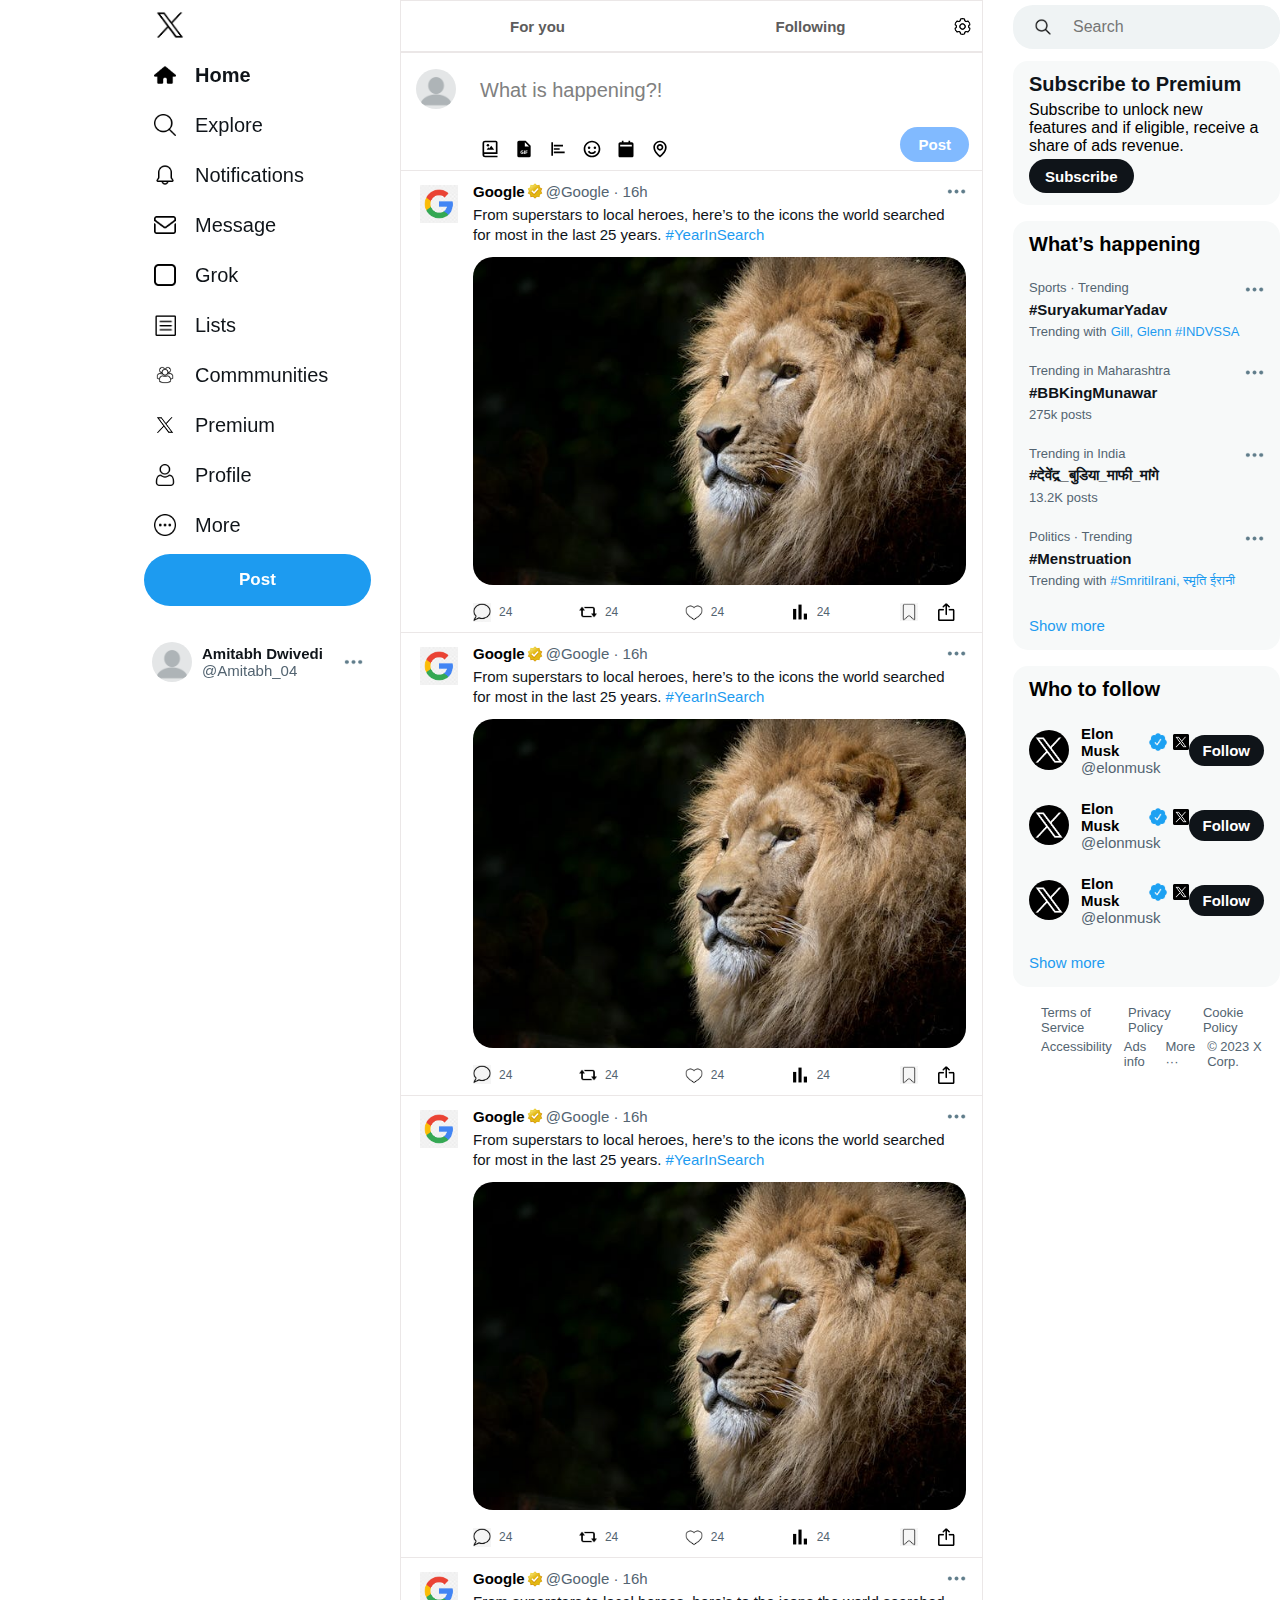
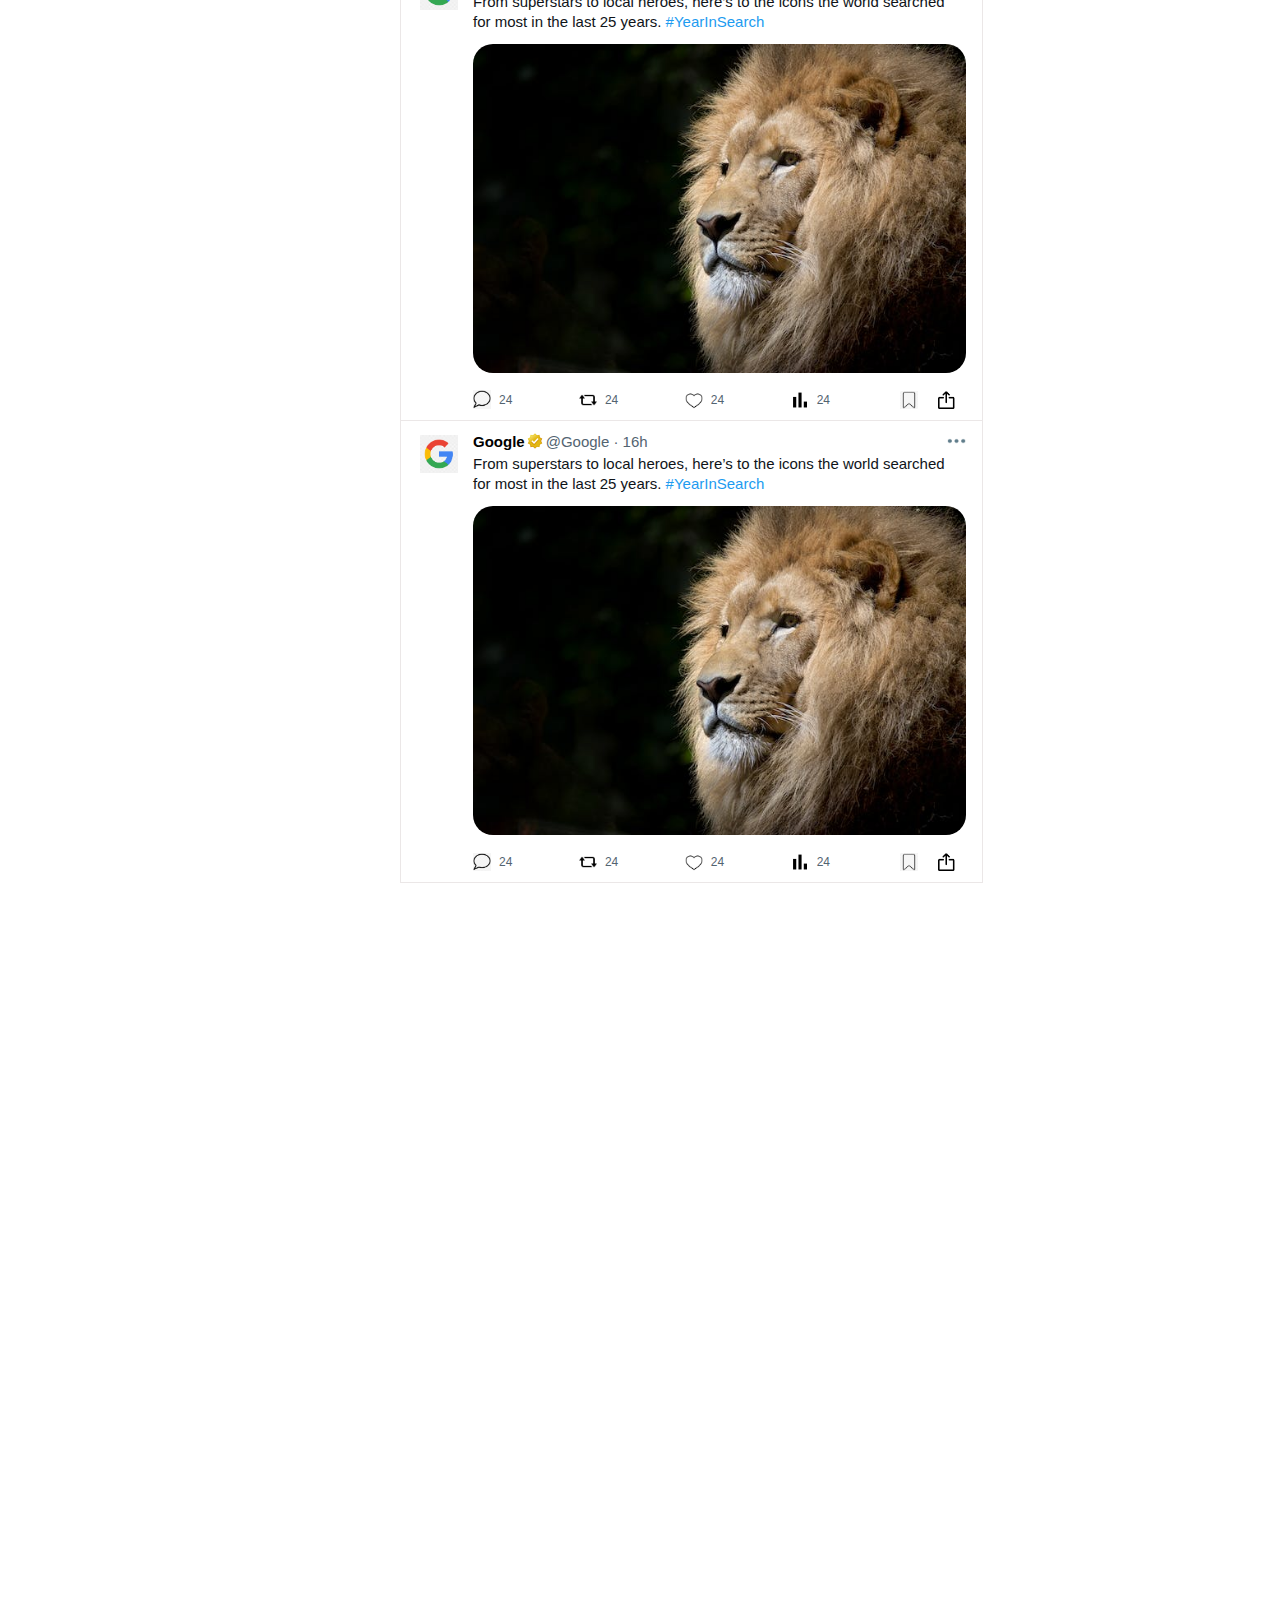
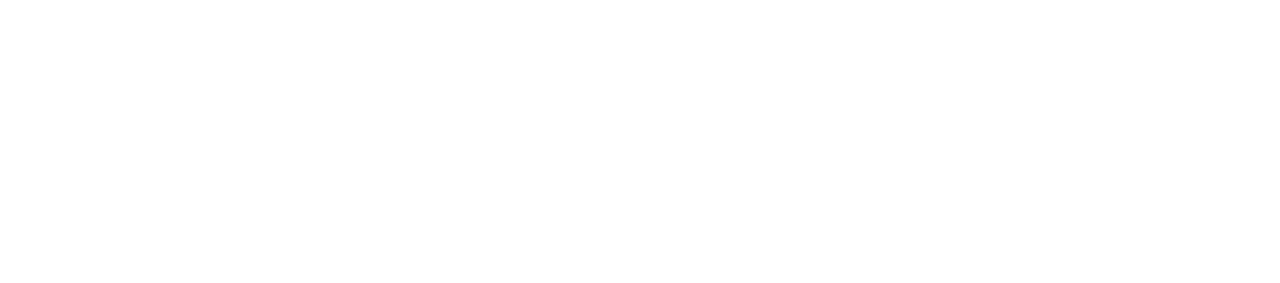
==== commit 632bcf26: "Version 1.2" ====
--- a/index.html
+++ b/index.html
@@ -625,7 +625,7 @@
                     <div class="div-1-2">
                         <span class="footers">Accessibility</span>
                         <span class="footers"> Ads info</span>
-                        <span class="footers">More</span>
+                        <span class="footers">More &middot;&middot;&middot;</span>
                         <span class="footers">© 2023 X Corp.</span>
 
                     </div>
--- a/styles/general.css
+++ b/styles/general.css
@@ -98,7 +98,12 @@
     padding: 9px 16px 8px 16px;
     border: none;
     border-radius:20px;
-
+    transition: all 0.15s;
+    cursor:pointer;
+
+}
+.subscribe-btn:hover{
+    opacity: 0.9;
 }
 .whats-happening-full-box{
     display: flex;
@@ -122,7 +127,12 @@
     display:flex;
     flex-direction: column;
     padding: 12px 16px;
-
+    cursor: pointer;
+    transition: all 0.15s;
+
+}
+.trending-box:hover{
+    background-color: rgb(238, 235, 235);
 }
 .where-trending-box{
     display: flex;
@@ -141,6 +151,11 @@
 .blue-colored-txt{
     color:#1d9bf0;
     font-size: 13px;
+    transition: all 0.15s;
+    cursor: pointer;
+}
+.blue-colored-txt:hover{
+    text-decoration: underline;
 }
 .hashtag-trending{
     color:#0f1419;
@@ -162,6 +177,13 @@
 }
 .show-more-box{
     padding: 16px;
+    cursor: pointer;
+    transition: all 0.15s;
+    border-bottom-left-radius: 20px;
+    border-bottom-right-radius: 20px;
+}
+.show-more-box:hover{
+    background-color: rgb(238, 235, 235);
 }
 .who-to-follow-fullbox{
     display: flex;
@@ -183,7 +205,12 @@
     display: flex;
     flex-direction: row;
     padding: 12px 16px;
-
+    cursor: pointer;
+    transition: all 0.15s;
+
+}
+.list-main-box:hover{
+    background-color: rgb(238, 235, 235);
 }
 .round-img-box{
     padding-right: 12px;
@@ -192,12 +219,20 @@
 .round-img{
     width:40px;
     border-radius: 50%;
+    cursor:pointer;
+    transition: all 0.15s;
+}
+.round-img:hover{
+    opacity:0.8;
 }
 .name-big-box{
     display: flex;
     flex-direction: row;
-
-}
+    cursor: pointer;
+    
+
+}
+
 .name-box{
     display:flex;
     flex-direction: column;
@@ -214,6 +249,11 @@
     border: none;
     padding:7px 14px;
     border-radius: 20px;
+    cursor:pointer;
+    transition: all 0.15s;
+}
+.follow-btn:hover{
+    opacity: 0.9;
 }
 .name-container{
     display:flex;
@@ -224,6 +264,11 @@
 }
 .names{
     font-weight: 700;
+    cursor:pointer;
+    transition: all 0.15s;
+}
+.names:hover{
+    text-decoration: underline;
 }
 .twitter-img{
     height: 16px;
@@ -260,6 +305,11 @@
     margin:2px 0px;
     font-size: 13px;
     color:#536471;
+    cursor: pointer;
+    transition: all 0.15s;
+}
+.footers:hover{
+    text-decoration: underline;
 }
 .main-content{
     display:flex;
--- a/styles/sidebar-left.css
+++ b/styles/sidebar-left.css
@@ -20,12 +20,20 @@
 .x-img{
     width:36px;
     padding: 7px;
+    cursor: pointer;
+    border-radius: 50%;
+    transition: all 0.15s;
+}
+.x-img:hover{
+    background-color:  rgb(238, 235, 235);
 }
 .img-og-box{
     display:flex;
     justify-content: center;
     align-items: center;
+   
     
+   
 }
 .all-btn-box{
     display: flex;
@@ -38,7 +46,13 @@
     justify-content: center;
     align-items: center;
     padding: 12px;
+    border-radius: 30px;
+    cursor: pointer;
+    transition: all 0.15s;
 
+}
+.btn-link:hover .btn-box:hover{
+    background-color: rgb(238, 235, 235);
 }
 .btn-link{
     display: flex;
@@ -55,7 +69,8 @@
     padding: 0px 17px;
 }
 .btn-img{
-    width:26px;
+    width:22px;
+    padding:2px;
 }
 .post-btn-big-box{
     display: flex;
@@ -71,8 +86,12 @@
     font-size: 17px;
     border-radius: 50px;
     margin:4px;
+    cursor:pointer;
+    transition: all 0.15s;
+}
 
-
+.post-btn-main:hover{
+    background-color: #0e89e0;
 }
 .profile-main-box{
     display: flex;
@@ -81,7 +100,13 @@
     align-items: center;
     padding: 12px;
     margin-top: 20px;
+    transition: all 0.15s;
+    cursor: pointer;
+    border-radius: 40px;
 
+}
+.profile-main-box:hover{
+    background-color: rgb(238, 235, 235);
 }
 .profile-name{
     display: flex;
